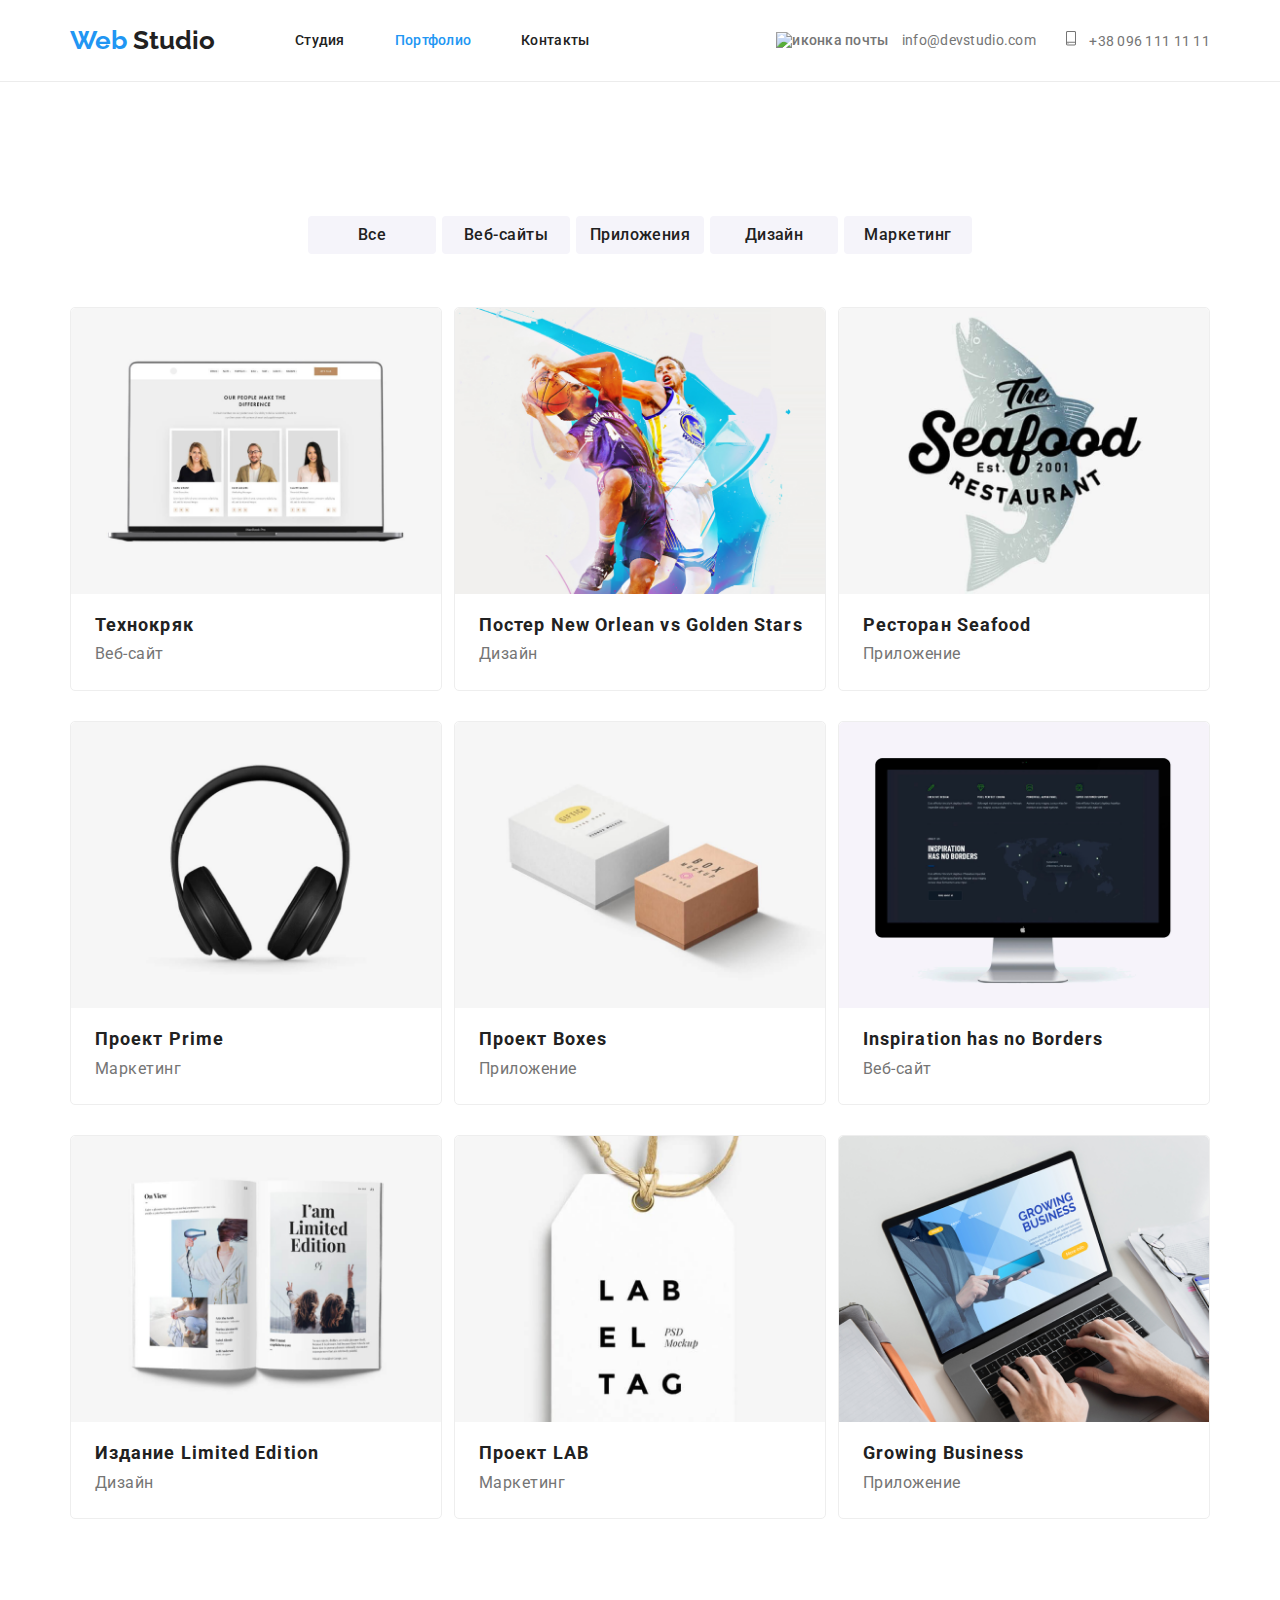
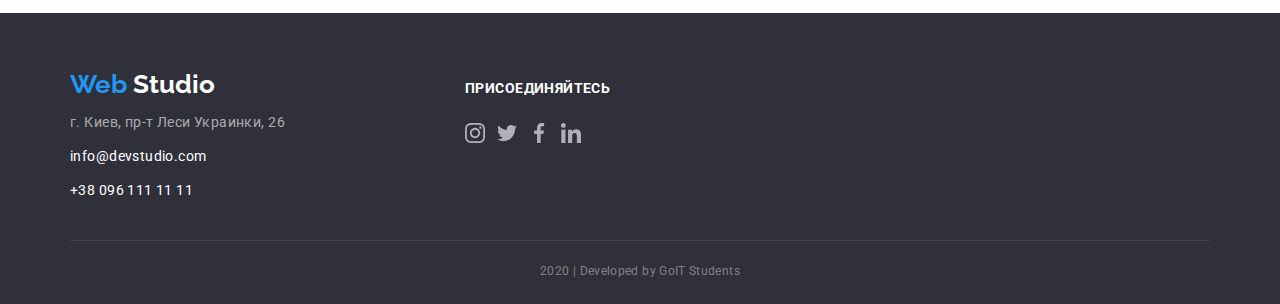
==== portfolio.html @ 7ae1830a "clone" ====
<!DOCTYPE html>
<html lang="ru">
  <head>
    <meta charset="UTF-8" />
    <meta name="viewport" content="width=device-width, initial-scale=1.0" />
    <title>Document</title>
    <link
      href="https://fonts.googleapis.com/css2?family=Raleway:wght@700;900&family=Roboto:wght@400;500;700&display=swap"
      rel="stylesheet"
    />
    <link
      rel="stylesheet"
      href="https://cdnjs.cloudflare.com/ajax/libs/modern-normalize/0.6.0/modern-normalize.min.css"
    />
    <link rel="stylesheet" href="./css/portfolio.css" />
  </head>
  <body>
    <!-- header -->
    <header class="header">
      <div class="container">
        <nav class="header-nav">
          <a href="#" class="logo">Web <span class="logo-accent">Studio</span></a>
          <ul class="nav-list">
            <li class="list">
              <a href="./index.html" class="header__link">Студия</a>
            </li>
            <li class="list">
              <a href="./portfolio.html" class="header__link--current">Портфолио</a>
            </li>
            <li class="list">
              <a href="#" class="header__link">Контакты</a>
            </li>
          </ul>
        </nav>
        <ul class="contact-list">
          <li class="list">
            <img src="./images/main/envelope(hover).svg" alt="иконка почты" class="icon" />
            <a href="mailto:nfo@devstudio.com" class="header__link-contact">info@devstudio.com
            </a>
          </li>
          <li class="list">
            <img src="./images/main/smartphone.svg" alt="иконка телефона" class="icon" />
            <a href="tel:+380961111111" class="header__link-contact">+38 096 111 11 11 </a>
          </li>
        </ul>
      </div>
    </header>
    <main>
      <!-- portfolio -->

      <section class="portfolio">
        <div class="container">
        <h1 class="heading">Наши работы</h1>
        <nav>
          <ul class="portfolio nav">
            <li>
              <button type="button" class="nav-button">Все</button>
            </li>
            <li>
              <button type="button" class="nav-button">Веб-сайты</button>
            </li>
            <li>
              <button type="button" class="nav-button">Приложения</button>
            </li>
            <li>
              <button type="button" class="nav-button">Дизайн</button>
            </li>
            <li>
              <button type="button" class="nav-button">Маркетинг</button>
            </li>
          </ul>
        </nav>

        <ul class="list">
          <li class="box">
            <a href="#" class="link">
              <img src="./images/portfolio/img-1.png" alt="ноутбук" class="image"/>
              <div class="box-content">
              <h3 class="title">Технокряк</h3>
              <p class="subtitle">Веб-сайт</p>
              <p class="text">
                Технокряк это современная площадка распространения коронавируса.
                Компании используют эту платформу для цифрового шпионажа и атак
                на защищённые сервера конкурентов.
              </p>
              </div>
            </a>
          </li>
          <li class="box">
            <a href="#" class="link">
              <img src="./images/portfolio/img-2.png" alt="ноутбук" class="image"/>
              <div class="box-content">
              <h3 class="title">Постер New Orlean vs Golden Stars</h3>
              <p class="subtitle">Дизайн</p>
              <p class="text">
                Технокряк это современная площадка распространения коронавируса.
                Компании используют эту платформу для цифрового шпионажа и атак
                на защищённые сервера конкурентов.
              </p>
              </div>
            </a>
          </li>
          <li class="box">
            <a href="#" class="link">
              <img src="./images/portfolio/img-3.png" alt="ноутбук" class="image"/>
              <div class="box-content">
              <h3 class="title">Ресторан Seafood</h3>
              <p class="subtitle">Приложение</p>
              <p class="text">
                Технокряк это современная площадка распространения коронавируса.
                Компании используют эту платформу для цифрового шпионажа и атак
                на защищённые сервера конкурентов.
              </p>
              </div>
            </a>
          </li>
          <li class="box">
            <a href="#" class="link">
              <img src="./images/portfolio/img-4.png" alt="ноутбук" class="image"/>
              <div class="box-content">
              <h3 class="title">Проект Prime</h3>
              <p class="subtitle">Маркетинг</p>
              <p class="text">
                Технокряк это современная площадка распространения коронавируса.
                Компании используют эту платформу для цифрового шпионажа и атак
                на защищённые сервера конкурентов.
              </p>
              </div>
            </a>
          </li>
          <li class="box">
            <a href="#" class="link">
              <img src="./images/portfolio/img-5.png" alt="ноутбук" class="image"/>
              <div class="box-content">
              <h3 class="title">Проект Boxes</h3>
              <p class="subtitle">Приложение</p>
              <p class="text">
                Технокряк это современная площадка распространения коронавируса.
                Компании используют эту платформу для цифрового шпионажа и атак
                на защищённые сервера конкурентов.
              </p>
              </div>
            </a>
          </li>
          <li class="box">
            <a href="#" class="link">
              <img src="./images/portfolio/img-6.png" alt="ноутбук" class="image"/>
              <div class="box-content">
              <h3 class="title">Inspiration has no Borders</h3>
              <p class="subtitle">Веб-сайт</p>
              <p class="text">
                Технокряк это современная площадка распространения коронавируса.
                Компании используют эту платформу для цифрового шпионажа и атак
                на защищённые сервера конкурентов.
              </p>
              </div>
            </a>
          </li>
          <li class="box">
            <a href="#" class="link">
              <img src="./images/portfolio/img-7.png" alt="ноутбук" class="image"/>
              <div class="box-content">
              <h3 class="title">Издание Limited Edition</h3>
              <p class="subtitle">Дизайн</p>
              <p class="text">
                Технокряк это современная площадка распространения коронавируса.
                Компании используют эту платформу для цифрового шпионажа и атак
                на защищённые сервера конкурентов.
              </p>
              </div>
            </a>
          </li>
          <li class="box">
            <a href="#" class="link">
              <img src="./images/portfolio/img-8.png" alt="ноутбук" class="image"/>
              <div class="box-content">
              <h3 class="title">Проект LAB</h3>
              <p class="subtitle">Маркетинг</p>
              <p class="text">
                Технокряк это современная площадка распространения коронавируса.
                Компании используют эту платформу для цифрового шпионажа и атак
                на защищённые сервера конкурентов.
              </p>
              </div>
            </a>
          </li>
          <li class="box">
            <a href="#" class="link">
              <img src="./images/portfolio/img-9.png" alt="ноутбук" class="image"/>
              <div class="box-content">
              <h3 class="title">Growing Business</h3>
              <p class="subtitle">Приложение</p>
              <p class="text">
                Технокряк это современная площадка распространения коронавируса.
                Компании используют эту платформу для цифрового шпионажа и атак
                на защищённые сервера конкурентов.
              </p>
              </div>
            </a>
          </li>
        </ul>
        </div>
      </section>
    </main>

    <!-- footer -->

  <footer class="footer">
    <div class="container">
      <div class="content">
        <div class="adress">
          <a href="#" class="logo">Web <span class="logo-accent-footer">Studio</span></a>
          <nav>
            <ul class="list">
              <li class="contact">
                <p>г. Киев, пр-т Леси Украинки, 26</p>
              </li>
              <li class="contact">
                <a href="mailto:nfo@devstudio.com" class="link">info@devstudio.com</a>
              </li>
              <li class="contact">
                <a href="tel:+380961111111" class="link">+38 096 111 11 11</a>
              </li>
            </ul>
          </nav>
        </div>
        <div class="subscribe">
          <h3 class="title">присоединяйтесь</h3>
          <ul class="social-list">
            <li>
              <a href="https://instagram.com" target="_blank" class="social-icon">
                <img src="./images/main/social/1.svg" alt="инстаграм" />
              </a>
            </li>
            <li>
              <a href="https://twitter.com" target="_blank" class="social-icon">
                <img src="./images/main/social/2.svg" alt="твиттер" />
              </a>
            </li>
            <li>
              <a href="https://facebook.com" target="_blank" class="social-icon">
                <img src="./images/main/social/3.svg" alt="фейсбук" />
              </a>
            </li>
            <li>
              <a href="https://linkedin.com" target="_blank" class="social-icon">
                <img src="./images/main/social/4.svg" alt="линкедин" />
              </a>
            </li>
          </ul>
        </div>
      </div>
      <div class="copyright">
        <p class="copyright-text">2020 | Developed by GoIT Students</p>
      </div>
  </footer>
  </body>
</html>
---- css/portfolio.css ----
:root {
  --primary-color: #2196f3;
  --title-text-color: #212121;
  --secondary-text-color: #757575;
  --primary-background-color: #ffffff;
  --secondary-background-color: #f5f4fa;
}

h1,
h2,
h3,
h4,
h5,
h6,
a,
p {
  margin: 0;
  padding: 0;
}

body {
  font-family: Roboto;
}

/* header */

.header {
  background-color: var(--primary-background-color);
  border-bottom: 1px solid #ececec;
}

.header-nav {
  display: flex;
  align-items: center;
}

.header .container {
  margin-left: auto;
  margin-right: auto;
  display: flex;
  width: 1170px;
  padding-left: 15px;
  padding-right: 15px;
}

.header .list,
.contact-list {
  margin: 0;
  padding: 0;
  list-style: none;
}

.contact-list {
  display: flex;
  align-items: center;
  margin-left: auto;
}

.nav-list {
  display: flex;
  margin: 0;
  padding: 0;
  list-style: none;
  margin-left: 80px;
}

.nav-list > .list:not(:last-child) {
  padding-right: 50px;
}

.logo {
  color: var(--primary-color);
  font-family: Raleway;
  font-weight: 700;
  font-size: 26px;
  line-height: 1.2;
  text-decoration: none;
  padding: 0;
}

.logo-accent {
  color: var(--title-text-color);
}

.header__link {
  color: var(--title-text-color);
  text-decoration: none;
  padding-top: 32px;
  padding-bottom: 32px;
  display: block;
}

.header__link--current {
  color: var(--primary-color);
  text-decoration: none;
  padding-top: 32px;
  padding-bottom: 32px;
  display: block;

  font-weight: 500;
  font-size: 14px;
  line-height: 1.2;
  letter-spacing: 0.02em;
}

.header__link:hover,
.header__link:focus {
  color: var(--primary-color);
}

.header__link {
  font-family: Roboto;
  font-weight: 500;
  font-size: 14px;
  line-height: 1.2;
  letter-spacing: 0.02em;
  color: var(--title-text-color);
}

.header__link-contact {
  text-decoration: none;
  font-family: Roboto;
  font-weight: 400;
  font-size: 14px;
  line-height: 1.2;
  letter-spacing: 0.02em;
  color: var(--secondary-text-color);
  margin-left: 10px;
  padding-top: 32px;
  padding-bottom: 32px;
}

.header__link-contact:hover,
.header__link-contact:focus {
  color: var(--primary-color);
}

.contact-list .list:not(:first-child) {
  margin-left: 30px;
}

.contact-list .list {
  color: var(--secondary-text-color);
  font-family: Roboto;
  font-style: normal;
  font-weight: 500;
  font-size: 14px;
  line-height: 1.2;
  letter-spacing: 0.02em;
}

/* hero */

.hero {
  background-color: var(--secondary-text-color);
  text-align: center;
}

.hero .container {
  width: 1170px;
  padding-left: 15px;
  padding-right: 15px;
  padding-top: 200px;
  padding-bottom: 200px;
  margin-left: auto;
  margin-right: auto;
}

.hero .title {
  font-family: Roboto;
  font-weight: 900;
  font-size: 44px;
  line-height: 1.4;
  text-transform: uppercase;
  letter-spacing: 0.06em;
  color: var(--primary-background-color);
  margin-bottom: 46px;
}

.button.primary {
  display: inline-block;
  box-sizing: border-box;
  color: var(--primary-background-color);
  font-family: Roboto;
  font-weight: 700;
  font-size: 16px;
  line-height: 1.9;
  text-decoration: none;
  letter-spacing: 0.06em;
  background: #2196f3;
  border-radius: 4px;
  padding-top: 10px;
  padding-bottom: 10px;
  padding-right: 32px;
  padding-left: 32px;
  min-width: 200px;
}
/* portfolio */
.heading {
  color: transparent;
}

.portfolio .container {
  margin-left: auto;
  margin-right: auto;
  padding-top: 94px;
  padding-bottom: 94px;
  padding-left: 15px;
  padding-right: 15px;
  width: 1170px;
}

.portfolio .list {
  list-style: none;
  display: flex;
  padding: 0;
  margin: 0;
  flex-wrap: wrap;
  justify-content: space-between;
}

.portfolio.nav {
  list-style: none;
  display: flex;
  justify-content: center;
  padding: 0px;
  margin-bottom: 50px;
  margin-top: 0px;
}

.portfolio .nav-button {
  background: var(--secondary-background-color);
  color: var(--title-text-color);
  font-family: Roboto;
  font-weight: 500;
  font-size: 16px;
  line-height: 1.6;
  text-align: center;
  letter-spacing: 0.03em;
  width: 128px;
  height: 38px;
  left: 576px;
  top: 174px;
  margin: 3px;
  border: none;
  border-radius: 4px;
}

.portfolio .nav-button:hover,
.portfolio .nav-button:focus {
  background-color: var(--primary-color);
  color: #fff;
}

.portfolio .link {
  text-decoration: none;
}

.portfolio .block {
  margin-right: 30px;
}

.portfolio .block:last-child {
  margin-right: 0px;
}

.portfolio .image {
  display: block;
  width: 370px;
  height: auto;
}

.portfolio .title {
  color: var(--title-text-color);
  font-family: Roboto;
  font-weight: 700;
  font-size: 18px;
  line-height: 1.2;
  letter-spacing: 0.06em;
  margin-top: 20px;
  margin-bottom: 4px;
}

.portfolio .subtitle {
  color: var(--secondary-text-color);
  font-family: Roboto;
  font-weight: 400;
  font-size: 16px;
  line-height: 1.9;
  letter-spacing: 0.03em;
}

.portfolio .text {
  color: var(--title-text-color);
  font-family: Roboto;
  font-weight: 400;
  font-size: 18px;
  line-height: 1.5;
  letter-spacing: 0.03em;
  display: none;
}

.portfolio .box {
  margin-bottom: 30px;
  border: 1px solid #eeeeee;
  box-sizing: border-box;
  border-radius: 5px;
}

.portfolio .box:nth-last-child(-n + 3) {
  margin-bottom: 0px;
}

.portfolio .box:hover,
.portfolio .box:focus {
  background: #ffffff;
  border: 1px solid #eeeeee;
  box-sizing: border-box;
  box-shadow: 1px 4px 6px rgba(0, 0, 0, 0.16), 0px 4px 4px rgba(0, 0, 0, 0.06),
    0px 1px 1px rgba(0, 0, 0, 0.12);
  border-radius: 5px;
}

.portfolio .box-content {
  padding-left: 24px;
  padding-bottom: 20px;
}

/* footer */

.footer {
  background: #2f303a;
}

.footer .container {
  margin-right: auto;
  margin-left: auto;
  width: 1170px;
  padding-left: 15px;
  padding-right: 15px;
}

.footer .content {
  display: flex;
  align-items: baseline;
  padding-top: 56px;
  padding-bottom: 28px;
}

.footer .contact {
  margin-top: 10px;
  margin-bottom: 10px;
}

.footer .contact {
  font-family: Roboto;
  font-style: normal;
  font-weight: normal;
  font-size: 14px;
  line-height: 24px;
  letter-spacing: 0.03em;
  color: rgba(255, 255, 255, 0.6);
}

.footer .social-list {
  display: flex;
  padding: 0;
}

.footer .list {
  display: inline-block;
  list-style: none;
  margin: 0;
  padding: 0;
}

.footer .link {
  color: #ffffff;
  text-decoration: none;
}

.footer .link:hover,
.footer .link:focus {
  color: var(--primary-color);
}

.footer .title {
  color: #fff;
  font-family: Roboto;
  font-weight: 700;
  font-size: 14px;
  line-height: 2;
  letter-spacing: 0.03em;
  text-transform: uppercase;
  margin-bottom: 21px;
}

.footer .subscribe {
  margin-left: 180px;
}

.footer .social-list {
  list-style: none;
}

.footer .social-icon {
  margin-right: 12px;
}

.logo-accent-footer {
  color: #fff;
}

.footer .copyright {
  padding-top: 18px;
  padding-bottom: 21px;
  border-top: 1px solid rgba(255, 255, 255, 0.1);
}

.footer .copyright-text {
  font-family: Roboto;
  font-weight: 400;
  font-size: 12px;
  line-height: 2;
  text-align: center;
  letter-spacing: 0.03em;

  color: rgba(255, 255, 255, 0.4);
}
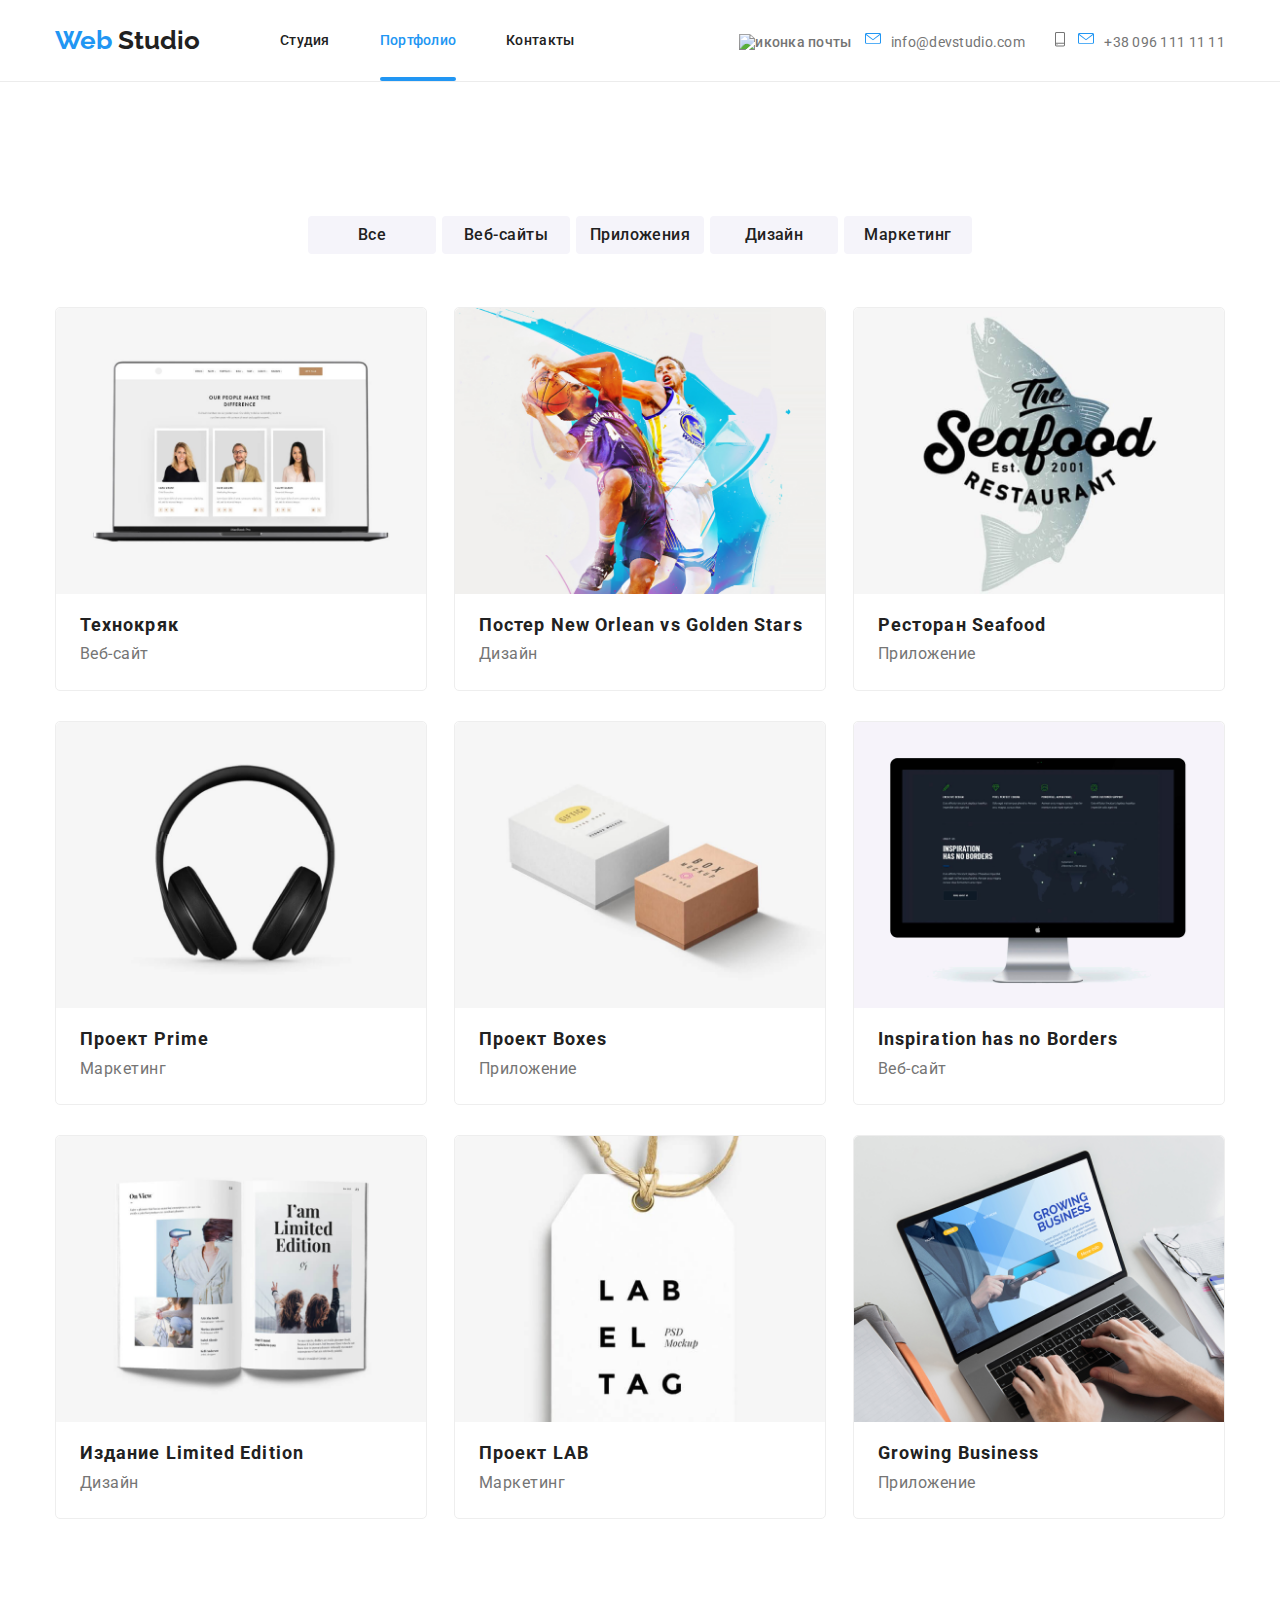
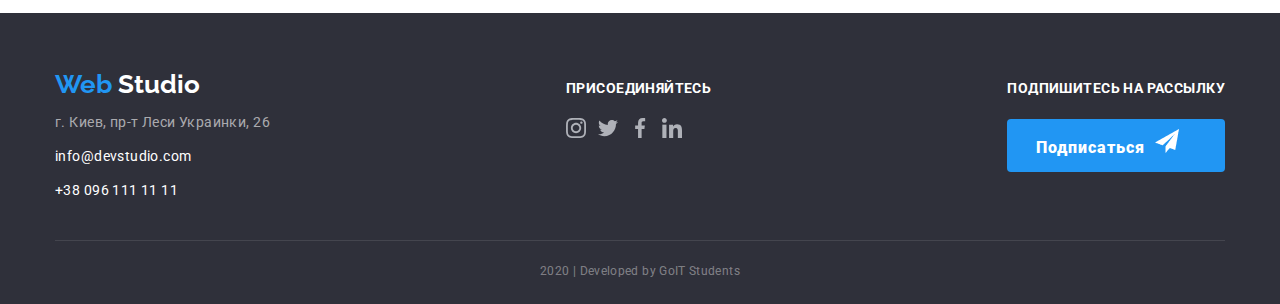
==== commit 6166f1ad: "position" ====
--- a/portfolio.html
+++ b/portfolio.html
@@ -19,7 +19,7 @@
     <header class="header">
       <div class="container">
         <nav class="header-nav">
-          <a href="#" class="logo">Web <span class="logo-accent">Studio</span></a>
+          <a href="./index.html" class="logo">Web <span class="logo-accent">Studio</span></a>
           <ul class="nav-list">
             <li class="list">
               <a href="./index.html" class="header__link">Студия</a>
@@ -204,55 +204,59 @@
     </main>
 
     <!-- footer -->
-
-  <footer class="footer">
-    <div class="container">
-      <div class="content">
-        <div class="adress">
-          <a href="#" class="logo">Web <span class="logo-accent-footer">Studio</span></a>
-          <nav>
-            <ul class="list">
-              <li class="contact">
-                <p>г. Киев, пр-т Леси Украинки, 26</p>
-              </li>
-              <li class="contact">
-                <a href="mailto:nfo@devstudio.com" class="link">info@devstudio.com</a>
-              </li>
-              <li class="contact">
-                <a href="tel:+380961111111" class="link">+38 096 111 11 11</a>
-              </li>
-            </ul>
-          </nav>
-        </div>
-        <div class="subscribe">
-          <h3 class="title">присоединяйтесь</h3>
-          <ul class="social-list">
-            <li>
-              <a href="https://instagram.com" target="_blank" class="social-icon">
-                <img src="./images/main/social/1.svg" alt="инстаграм" />
-              </a>
-            </li>
-            <li>
-              <a href="https://twitter.com" target="_blank" class="social-icon">
-                <img src="./images/main/social/2.svg" alt="твиттер" />
-              </a>
-            </li>
-            <li>
-              <a href="https://facebook.com" target="_blank" class="social-icon">
-                <img src="./images/main/social/3.svg" alt="фейсбук" />
-              </a>
-            </li>
-            <li>
-              <a href="https://linkedin.com" target="_blank" class="social-icon">
-                <img src="./images/main/social/4.svg" alt="линкедин" />
-              </a>
+<footer class="footer">
+  <div class="container">
+    <div class="content">
+      <div class="adress">
+        <a href="#" class="logo">Web <span class="logo-accent-footer">Studio</span></a>
+        <nav>
+          <ul class="list">
+            <li class="contact">
+              <p>г. Киев, пр-т Леси Украинки, 26</p>
+            </li>
+            <li class="contact">
+              <a href="mailto:nfo@devstudio.com" class="link">info@devstudio.com</a>
+            </li>
+            <li class="contact">
+              <a href="tel:+380961111111" class="link">+38 096 111 11 11</a>
             </li>
           </ul>
-        </div>
-      </div>
-      <div class="copyright">
-        <p class="copyright-text">2020 | Developed by GoIT Students</p>
-      </div>
-  </footer>
-  </body>
-</html>
+        </nav>
+      </div>
+      <div class="subscribe">
+        <h3 class="title">присоединяйтесь</h3>
+        <ul class="social-list">
+          <li>
+            <a href="https://instagram.com" target="_blank" class="social-icon">
+              <img src="./images/main/social/1.svg" alt="инстаграм" />
+            </a>
+          </li>
+          <li>
+            <a href="https://twitter.com" target="_blank" class="social-icon">
+              <img src="./images/main/social/2.svg" alt="твиттер" />
+            </a>
+          </li>
+          <li>
+            <a href="https://facebook.com" target="_blank" class="social-icon">
+              <img src="./images/main/social/3.svg" alt="фейсбук" />
+            </a>
+          </li>
+          <li>
+            <a href="https://linkedin.com" target="_blank" class="social-icon">
+              <img src="./images/main/social/4.svg" alt="линкедин" />
+            </a>
+          </li>
+        </ul>
+      </div>
+      <div class="form">
+        <b class="form-title">Подпишитесь на рассылку</b>
+        <a href="" class="button">Подписаться</a>
+      </div>
+    </div>
+    <div class="copyright">
+      <p class="copyright-text">2020 | Developed by GoIT Students</p>
+    </div>
+</footer>
+</body>
+
+</html>--- a/css/portfolio.css
+++ b/css/portfolio.css
@@ -38,7 +38,7 @@
   margin-left: auto;
   margin-right: auto;
   display: flex;
-  width: 1170px;
+  width: 1200px;
   padding-left: 15px;
   padding-right: 15px;
 }
@@ -65,7 +65,7 @@
 }
 
 .nav-list > .list:not(:last-child) {
-  padding-right: 50px;
+  margin-right: 50px;
 }
 
 .logo {
@@ -82,6 +82,10 @@
   color: var(--title-text-color);
 }
 
+.header .list {
+  position: relative;
+}
+
 .header__link {
   color: var(--title-text-color);
   text-decoration: none;
@@ -101,6 +105,18 @@
   font-size: 14px;
   line-height: 1.2;
   letter-spacing: 0.02em;
+}
+
+.header__link--current::before {
+  display: inline-block;
+  position: absolute;
+  bottom: 0;
+  left: 0;
+  content: "";
+  width: 100%;
+  height: 4px;
+  border-radius: 10px;
+  background-color: var(--primary-color);
 }
 
 .header__link:hover,
@@ -135,6 +151,18 @@
   color: var(--primary-color);
 }
 
+.header__link-contact::before {
+  display: inline-block;
+  content: "";
+  width: 16px;
+  height: 16px;
+  background-image: url(../images/main/mail.svg);
+  background-position: center;
+  background-size: contain;
+  background-repeat: no-repeat;
+  margin-right: 10px;
+}
+
 .contact-list .list:not(:first-child) {
   margin-left: 30px;
 }
@@ -147,53 +175,6 @@
   font-size: 14px;
   line-height: 1.2;
   letter-spacing: 0.02em;
-}
-
-/* hero */
-
-.hero {
-  background-color: var(--secondary-text-color);
-  text-align: center;
-}
-
-.hero .container {
-  width: 1170px;
-  padding-left: 15px;
-  padding-right: 15px;
-  padding-top: 200px;
-  padding-bottom: 200px;
-  margin-left: auto;
-  margin-right: auto;
-}
-
-.hero .title {
-  font-family: Roboto;
-  font-weight: 900;
-  font-size: 44px;
-  line-height: 1.4;
-  text-transform: uppercase;
-  letter-spacing: 0.06em;
-  color: var(--primary-background-color);
-  margin-bottom: 46px;
-}
-
-.button.primary {
-  display: inline-block;
-  box-sizing: border-box;
-  color: var(--primary-background-color);
-  font-family: Roboto;
-  font-weight: 700;
-  font-size: 16px;
-  line-height: 1.9;
-  text-decoration: none;
-  letter-spacing: 0.06em;
-  background: #2196f3;
-  border-radius: 4px;
-  padding-top: 10px;
-  padding-bottom: 10px;
-  padding-right: 32px;
-  padding-left: 32px;
-  min-width: 200px;
 }
 /* portfolio */
 .heading {
@@ -207,7 +188,7 @@
   padding-bottom: 94px;
   padding-left: 15px;
   padding-right: 15px;
-  width: 1170px;
+  width: 1200px;
 }
 
 .portfolio .list {
@@ -250,6 +231,7 @@
 .portfolio .nav-button:focus {
   background-color: var(--primary-color);
   color: #fff;
+  cursor: pointer;
 }
 
 .portfolio .link {
@@ -335,7 +317,7 @@
 .footer .container {
   margin-right: auto;
   margin-left: auto;
-  width: 1170px;
+  width: 1200px;
   padding-left: 15px;
   padding-right: 15px;
 }
@@ -343,6 +325,7 @@
 .footer .content {
   display: flex;
   align-items: baseline;
+  justify-content: space-between;
   padding-top: 56px;
   padding-bottom: 28px;
 }
@@ -389,14 +372,20 @@
   font-family: Roboto;
   font-weight: 700;
   font-size: 14px;
-  line-height: 2;
+  line-height: 1.2;
   letter-spacing: 0.03em;
   text-transform: uppercase;
   margin-bottom: 21px;
 }
 
-.footer .subscribe {
-  margin-left: 180px;
+.footer .form-title {
+  color: var(--primary-background-color);
+  font-family: Roboto;
+  font-weight: 700;
+  font-size: 14px;
+  line-height: 1.2;
+  letter-spacing: 0.03em;
+  text-transform: uppercase;
 }
 
 .footer .social-list {
@@ -407,8 +396,44 @@
   margin-right: 12px;
 }
 
+.footer .button {
+  background-color: var(--primary-color);
+  color: var(--primary-background-color);
+  text-decoration: none;
+  font-family: Roboto;
+  font-weight: 900;
+  font-size: 16px;
+  line-height: 1.8;
+  letter-spacing: 0.06em;
+
+  display: block;
+
+  min-width: 200px;
+  padding-top: 10px;
+  padding-bottom: 10px;
+  padding-right: 29px;
+  padding-left: 29px;
+  margin-top: 21px;
+  border-radius: 4px;
+}
+
+.footer .button::after {
+  content: "";
+  display: inline-block;
+  background-image: url(../images/main/icon-send.png);
+  background-size: contain;
+  background-position: center;
+  width: 24px;
+  height: 24px;
+  margin-left: 10px;
+}
+
 .logo-accent-footer {
   color: #fff;
+}
+
+.footer .form {
+  display: block;
 }
 
 .footer .copyright {
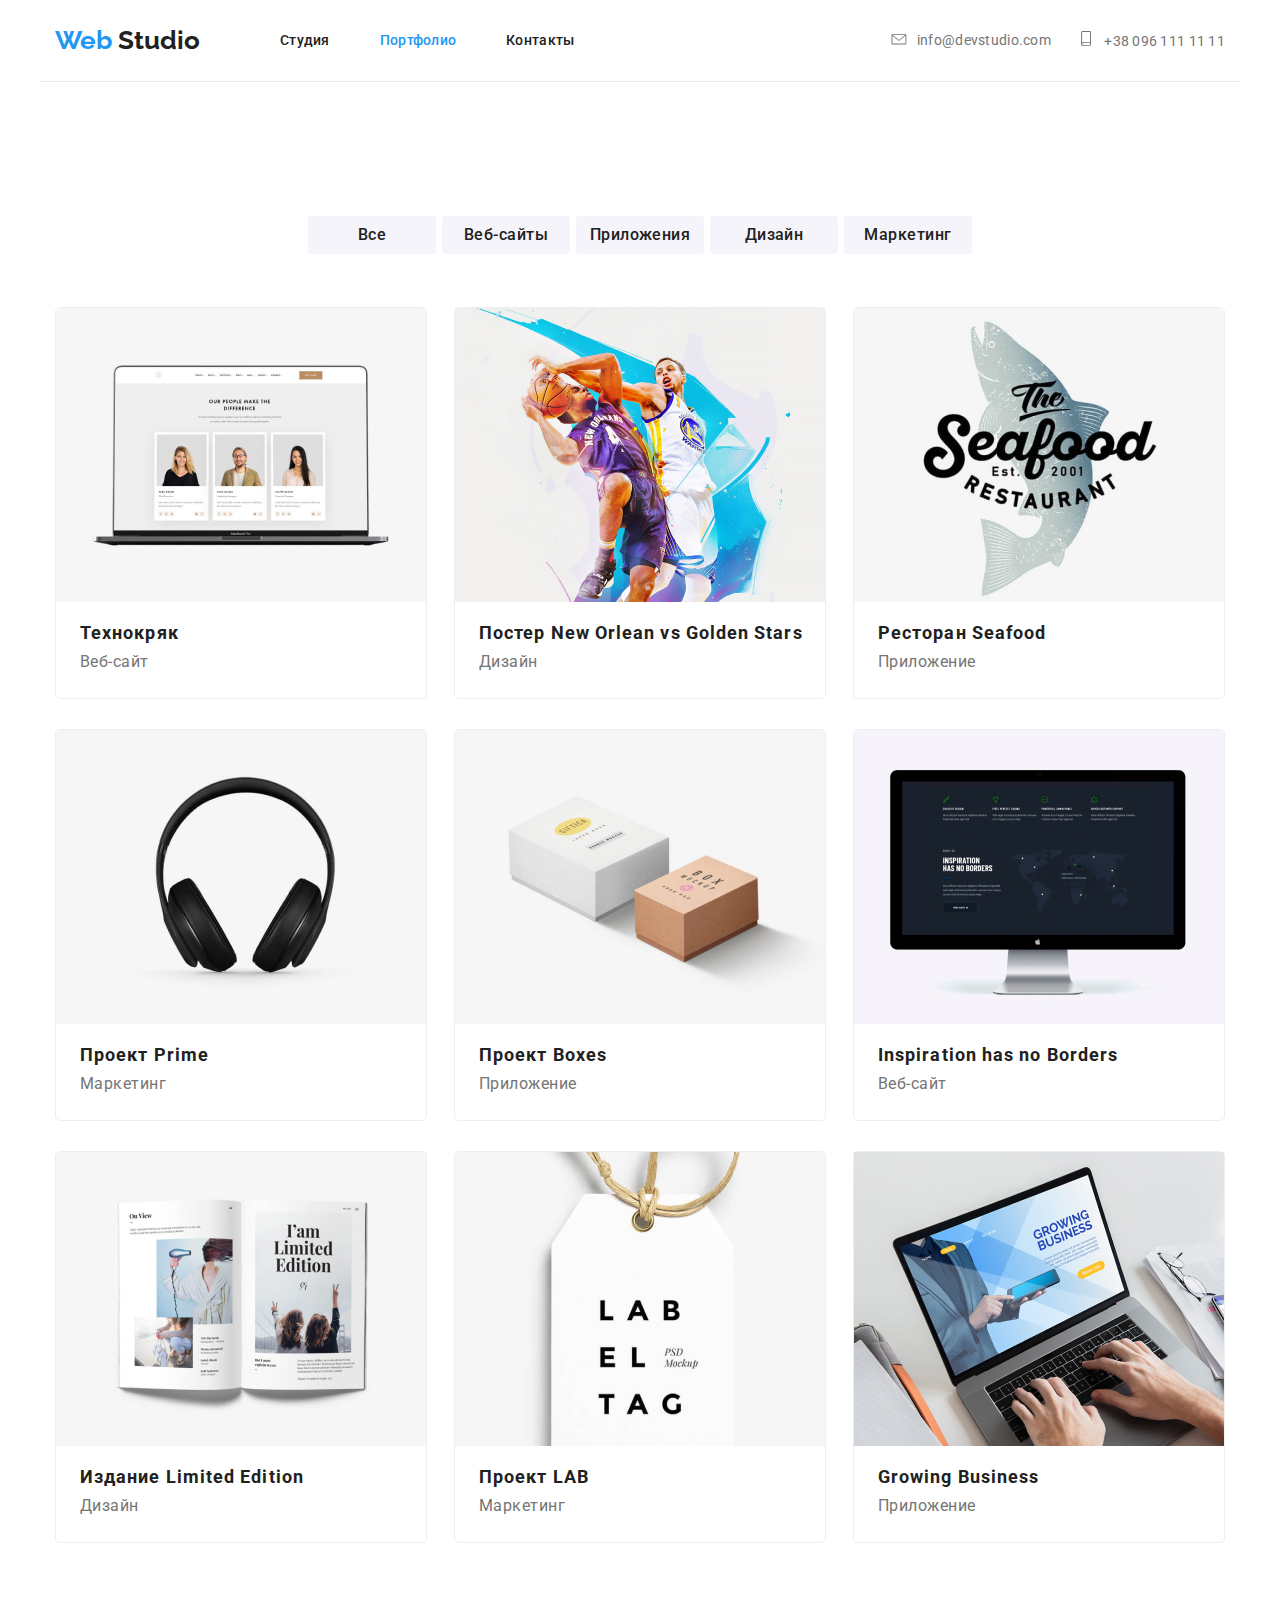
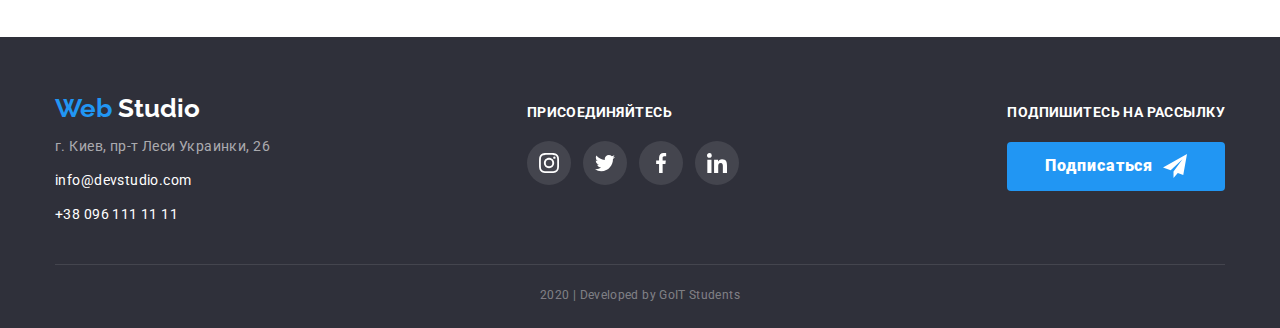
==== commit 6308e3ba: "hw4" ====
--- a/portfolio.html
+++ b/portfolio.html
@@ -34,13 +34,18 @@
         </nav>
         <ul class="contact-list">
           <li class="list">
-            <img src="./images/main/envelope(hover).svg" alt="иконка почты" class="icon" />
-            <a href="mailto:nfo@devstudio.com" class="header__link-contact">info@devstudio.com
+            <a href="mailto:nfo@devstudio.com" class="header__link-contact">
+              <svg class="icon-mail">
+                <use href="../images/main/sprite.svg#icon-mail"></use>
+              </svg>info@devstudio.com
             </a>
           </li>
           <li class="list">
-            <img src="./images/main/smartphone.svg" alt="иконка телефона" class="icon" />
-            <a href="tel:+380961111111" class="header__link-contact">+38 096 111 11 11 </a>
+            <a href="tel:+380961111111" class="header__link-contact">
+              <svg class="icon-smartphone">
+                <use href="../images/main/sprite.svg#icon-smartphone"></use>
+              </svg>
+              +38 096 111 11 11 </a>
           </li>
         </ul>
       </div>
@@ -74,127 +79,100 @@
         <ul class="list">
           <li class="box">
             <a href="#" class="link">
-              <img src="./images/portfolio/img-1.png" alt="ноутбук" class="image"/>
-              <div class="box-content">
-              <h3 class="title">Технокряк</h3>
-              <p class="subtitle">Веб-сайт</p>
-              <p class="text">
-                Технокряк это современная площадка распространения коронавируса.
-                Компании используют эту платформу для цифрового шпионажа и атак
-                на защищённые сервера конкурентов.
-              </p>
-              </div>
-            </a>
-          </li>
-          <li class="box">
-            <a href="#" class="link">
-              <img src="./images/portfolio/img-2.png" alt="ноутбук" class="image"/>
+              <div class="overlay">
+              <img src="./images/portfolio/img-1.jpg" alt="ноутбук" class="image" />
+              <div class="box-content">
+                <h3 class="title">Технокряк</h3>
+                <p class="subtitle">Веб-сайт</p>
+              </div>
+              </div>
+            </a>
+          </li>
+          <li class="box">
+            <a href="#" class="link">
+              <div class="overlay">
+              <img src="./images/portfolio/img-2.jpg" alt="ноутбук" class="image"/>
               <div class="box-content">
               <h3 class="title">Постер New Orlean vs Golden Stars</h3>
               <p class="subtitle">Дизайн</p>
-              <p class="text">
-                Технокряк это современная площадка распространения коронавируса.
-                Компании используют эту платформу для цифрового шпионажа и атак
-                на защищённые сервера конкурентов.
-              </p>
-              </div>
-            </a>
-          </li>
-          <li class="box">
-            <a href="#" class="link">
-              <img src="./images/portfolio/img-3.png" alt="ноутбук" class="image"/>
+              </div>
+              </div>
+            </a>
+          </li>
+          <li class="box">
+            <a href="#" class="link">
+              <div class="overlay">
+              <img src="./images/portfolio/img-3.jpg" alt="ноутбук" class="image"/>
               <div class="box-content">
               <h3 class="title">Ресторан Seafood</h3>
               <p class="subtitle">Приложение</p>
-              <p class="text">
-                Технокряк это современная площадка распространения коронавируса.
-                Компании используют эту платформу для цифрового шпионажа и атак
-                на защищённые сервера конкурентов.
-              </p>
-              </div>
-            </a>
-          </li>
-          <li class="box">
-            <a href="#" class="link">
-              <img src="./images/portfolio/img-4.png" alt="ноутбук" class="image"/>
+              </div>
+              </div>
+            </a>
+          </li>
+          <li class="box">
+            <a href="#" class="link">
+              <div class="overlay">
+              <img src="./images/portfolio/img-4.jpg" alt="ноутбук" class="image"/>
               <div class="box-content">
               <h3 class="title">Проект Prime</h3>
               <p class="subtitle">Маркетинг</p>
-              <p class="text">
-                Технокряк это современная площадка распространения коронавируса.
-                Компании используют эту платформу для цифрового шпионажа и атак
-                на защищённые сервера конкурентов.
-              </p>
-              </div>
-            </a>
-          </li>
-          <li class="box">
-            <a href="#" class="link">
-              <img src="./images/portfolio/img-5.png" alt="ноутбук" class="image"/>
+              </div>
+              </div>
+            </a>
+          </li>
+          <li class="box">
+            <a href="#" class="link">
+              <div class="overlay">
+              <img src="./images/portfolio/img-5.jpg" alt="ноутбук" class="image"/>
               <div class="box-content">
               <h3 class="title">Проект Boxes</h3>
               <p class="subtitle">Приложение</p>
-              <p class="text">
-                Технокряк это современная площадка распространения коронавируса.
-                Компании используют эту платформу для цифрового шпионажа и атак
-                на защищённые сервера конкурентов.
-              </p>
-              </div>
-            </a>
-          </li>
-          <li class="box">
-            <a href="#" class="link">
-              <img src="./images/portfolio/img-6.png" alt="ноутбук" class="image"/>
+              </div>
+              </div>
+            </a>
+          </li>
+          <li class="box">
+            <a href="#" class="link">
+              <div class="overlay">
+              <img src="./images/portfolio/img-6.jpg" alt="ноутбук" class="image"/>
               <div class="box-content">
               <h3 class="title">Inspiration has no Borders</h3>
               <p class="subtitle">Веб-сайт</p>
-              <p class="text">
-                Технокряк это современная площадка распространения коронавируса.
-                Компании используют эту платформу для цифрового шпионажа и атак
-                на защищённые сервера конкурентов.
-              </p>
-              </div>
-            </a>
-          </li>
-          <li class="box">
-            <a href="#" class="link">
-              <img src="./images/portfolio/img-7.png" alt="ноутбук" class="image"/>
+              </div>
+              </div>
+            </a>
+          </li>
+          <li class="box">
+            <a href="#" class="link">
+              <div class="overlay">
+              <img src="./images/portfolio/img-7.jpg" alt="ноутбук" class="image"/>
               <div class="box-content">
               <h3 class="title">Издание Limited Edition</h3>
               <p class="subtitle">Дизайн</p>
-              <p class="text">
-                Технокряк это современная площадка распространения коронавируса.
-                Компании используют эту платформу для цифрового шпионажа и атак
-                на защищённые сервера конкурентов.
-              </p>
-              </div>
-            </a>
-          </li>
-          <li class="box">
-            <a href="#" class="link">
-              <img src="./images/portfolio/img-8.png" alt="ноутбук" class="image"/>
+              </div>
+              </div>
+            </a>
+          </li>
+          <li class="box">
+            <a href="#" class="link">
+              <div class="overlay">
+              <img src="./images/portfolio/img-8.jpg" alt="ноутбук" class="image"/>
               <div class="box-content">
               <h3 class="title">Проект LAB</h3>
               <p class="subtitle">Маркетинг</p>
-              <p class="text">
-                Технокряк это современная площадка распространения коронавируса.
-                Компании используют эту платформу для цифрового шпионажа и атак
-                на защищённые сервера конкурентов.
-              </p>
-              </div>
-            </a>
-          </li>
-          <li class="box">
-            <a href="#" class="link">
-              <img src="./images/portfolio/img-9.png" alt="ноутбук" class="image"/>
+              </div>
+              </div>
+            </a>
+          </li>
+          <li class="box">
+            <a href="#" class="link">
+              <div class="overlay">
+              <img src="./images/portfolio/img-9.jpg" alt="ноутбук" class="image"/>
               <div class="box-content">
               <h3 class="title">Growing Business</h3>
               <p class="subtitle">Приложение</p>
-              <p class="text">
-                Технокряк это современная площадка распространения коронавируса.
-                Компании используют эту платформу для цифрового шпионажа и атак
-                на защищённые сервера конкурентов.
-              </p>
+              </div>
               </div>
             </a>
           </li>
@@ -204,59 +182,74 @@
     </main>
 
     <!-- footer -->
-<footer class="footer">
-  <div class="container">
-    <div class="content">
-      <div class="adress">
-        <a href="#" class="logo">Web <span class="logo-accent-footer">Studio</span></a>
-        <nav>
-          <ul class="list">
-            <li class="contact">
-              <p>г. Киев, пр-т Леси Украинки, 26</p>
-            </li>
-            <li class="contact">
-              <a href="mailto:nfo@devstudio.com" class="link">info@devstudio.com</a>
-            </li>
-            <li class="contact">
-              <a href="tel:+380961111111" class="link">+38 096 111 11 11</a>
-            </li>
-          </ul>
-        </nav>
-      </div>
-      <div class="subscribe">
-        <h3 class="title">присоединяйтесь</h3>
-        <ul class="social-list">
-          <li>
-            <a href="https://instagram.com" target="_blank" class="social-icon">
-              <img src="./images/main/social/1.svg" alt="инстаграм" />
-            </a>
-          </li>
-          <li>
-            <a href="https://twitter.com" target="_blank" class="social-icon">
-              <img src="./images/main/social/2.svg" alt="твиттер" />
-            </a>
-          </li>
-          <li>
-            <a href="https://facebook.com" target="_blank" class="social-icon">
-              <img src="./images/main/social/3.svg" alt="фейсбук" />
-            </a>
-          </li>
-          <li>
-            <a href="https://linkedin.com" target="_blank" class="social-icon">
-              <img src="./images/main/social/4.svg" alt="линкедин" />
-            </a>
-          </li>
-        </ul>
-      </div>
-      <div class="form">
-        <b class="form-title">Подпишитесь на рассылку</b>
-        <a href="" class="button">Подписаться</a>
-      </div>
-    </div>
-    <div class="copyright">
-      <p class="copyright-text">2020 | Developed by GoIT Students</p>
-    </div>
-</footer>
-</body>
-
-</html>+    <footer class="footer">
+      <div class="container">
+        <div class="content">
+          <div class="adress">
+            <a href="#" class="logo">Web <span class="logo-accent-footer">Studio</span></a>
+            <nav>
+              <ul class="list">
+                <li class="contact">
+                  <p>г. Киев, пр-т Леси Украинки, 26</p>
+                </li>
+                <li class="contact">
+                  <a href="mailto:nfo@devstudio.com" class="link">info@devstudio.com</a>
+                </li>
+                <li class="contact">
+                  <a href="tel:+380961111111" class="link">+38 096 111 11 11</a>
+                </li>
+              </ul>
+            </nav>
+          </div>
+          <div class="subscribe">
+            <h3 class="title">присоединяйтесь</h3>
+            <ul class="social-list">
+              <li>
+                <a href="https://instagram.com" target="_blank" class="social-icon">
+                  <svg class="icon">
+                    <use href="../images/main/sprite.svg#icon-instagram">
+                    </use>
+                  </svg>
+                </a>
+              </li>
+              <li>
+                <a href="https://twitter.com" target="_blank" class="social-icon">
+                  <svg class="icon">
+                    <use href="../images/main/sprite.svg#icon-twitter">
+                    </use>
+                  </svg>
+                </a>
+              </li>
+              <li>
+                <a href="https://facebook.com" target="_blank" class="social-icon">
+                  <svg class="icon">
+                    <use href="../images/main/sprite.svg#icon-facebook">
+                    </use>
+                  </svg>
+                </a>
+              </li>
+              <li>
+                <a href="https://linkedin.com" target="_blank" class="social-icon">
+                  <svg class="icon">
+                    <use href="../images/main/sprite.svg#icon-linkedin">
+                    </use>
+                  </svg>
+                </a>
+              </li>
+            </ul>
+          </div>
+          <div class="form">
+            <b class="form-title">Подпишитесь на рассылку</b>
+            <a href="" class="button">Подписаться
+              <svg class="icon-send">
+                <use href="../images/main/sprite.svg#icon-icon-send"></use>
+              </svg></a>
+          </div>
+        </div>
+        <div class="copyright">
+          <p class="copyright-text">2020 | Developed by GoIT Students</p>
+        </div>
+    </footer>
+    </body>
+    
+    </html>--- a/css/portfolio.css
+++ b/css/portfolio.css
@@ -26,7 +26,6 @@
 
 .header {
   background-color: var(--primary-background-color);
-  border-bottom: 1px solid #ececec;
 }
 
 .header-nav {
@@ -41,6 +40,7 @@
   width: 1200px;
   padding-left: 15px;
   padding-right: 15px;
+  border-bottom: 1px solid #ececec;
 }
 
 .header .list,
@@ -107,7 +107,7 @@
   letter-spacing: 0.02em;
 }
 
-.header__link--current::before {
+/* .header__link--current::before {
   display: inline-block;
   position: absolute;
   bottom: 0;
@@ -117,7 +117,7 @@
   height: 4px;
   border-radius: 10px;
   background-color: var(--primary-color);
-}
+} */
 
 .header__link:hover,
 .header__link:focus {
@@ -141,7 +141,6 @@
   line-height: 1.2;
   letter-spacing: 0.02em;
   color: var(--secondary-text-color);
-  margin-left: 10px;
   padding-top: 32px;
   padding-bottom: 32px;
 }
@@ -151,18 +150,6 @@
   color: var(--primary-color);
 }
 
-.header__link-contact::before {
-  display: inline-block;
-  content: "";
-  width: 16px;
-  height: 16px;
-  background-image: url(../images/main/mail.svg);
-  background-position: center;
-  background-size: contain;
-  background-repeat: no-repeat;
-  margin-right: 10px;
-}
-
 .contact-list .list:not(:first-child) {
   margin-left: 30px;
 }
@@ -176,10 +163,30 @@
   line-height: 1.2;
   letter-spacing: 0.02em;
 }
-/* portfolio */
+
+/* header icons */
+
+.header .icon-mail {
+  display: inline-block;
+  fill: currentColor;
+  width: 16px;
+  height: 11.2px;
+  margin-right: 10px;
+}
+
+.header .icon-smartphone {
+  display: inline-block;
+  fill: currentColor;
+  width: 10px;
+  height: 14.94px;
+  margin-right: 10px;
+}
+
 .heading {
   color: transparent;
 }
+
+/* portfolio */
 
 .portfolio .container {
   margin-left: auto;
@@ -225,6 +232,7 @@
   margin: 3px;
   border: none;
   border-radius: 4px;
+  transition: 0.2s;
 }
 
 .portfolio .nav-button:hover,
@@ -232,6 +240,7 @@
   background-color: var(--primary-color);
   color: #fff;
   cursor: pointer;
+  transition: 0.2s;
 }
 
 .portfolio .link {
@@ -283,10 +292,12 @@
 }
 
 .portfolio .box {
+  display: flex;
   margin-bottom: 30px;
   border: 1px solid #eeeeee;
   box-sizing: border-box;
   border-radius: 5px;
+  position: relative;
 }
 
 .portfolio .box:nth-last-child(-n + 3) {
@@ -308,6 +319,33 @@
   padding-bottom: 20px;
 }
 
+/* .portfolio .overlay::before {
+  position: absolute;
+  content: "Технокряк это современная площадка распространения коронавируса. Компании используют эту платформу для цифрового шпионажа и атак на защищённые сервера конкурентов.";
+  top: 0;
+  bottom: 0;
+  width: 100%;
+  height: 294px;
+  background-color: var(--primary-color);
+  opacity: 0;
+  transition: 0.2s;
+
+  font-family: Roboto;
+  font-weight: 400;
+  font-size: 18px;
+  line-height: 1.5;
+  letter-spacing: 0.03em;
+
+  color: #ffffff;
+
+  padding: 63px 24px;
+}
+
+.portfolio .overlay:hover::before {
+  opacity: 0.9;
+  transition: 0.2s;
+} */
+
 /* footer */
 
 .footer {
@@ -350,6 +388,26 @@
   padding: 0;
 }
 
+.footer .social-icon {
+  display: flex;
+  justify-content: center;
+  align-items: center;
+  width: 44px;
+  height: 44px;
+  background-color: rgba(255, 255, 255, 0.1);
+  border-radius: 50%;
+  fill: #fff;
+}
+
+.footer .social-icon:hover {
+  background-color: var(--primary-color);
+}
+
+.footer .icon {
+  width: 20px;
+  height: 20px;
+}
+
 .footer .list {
   display: inline-block;
   list-style: none;
@@ -406,7 +464,9 @@
   line-height: 1.8;
   letter-spacing: 0.06em;
 
-  display: block;
+  display: flex;
+  justify-content: center;
+  align-items: center;
 
   min-width: 200px;
   padding-top: 10px;
@@ -417,15 +477,11 @@
   border-radius: 4px;
 }
 
-.footer .button::after {
-  content: "";
-  display: inline-block;
-  background-image: url(../images/main/icon-send.png);
-  background-size: contain;
-  background-position: center;
+.footer .icon-send {
   width: 24px;
   height: 24px;
   margin-left: 10px;
+  fill: #fff;
 }
 
 .logo-accent-footer {
